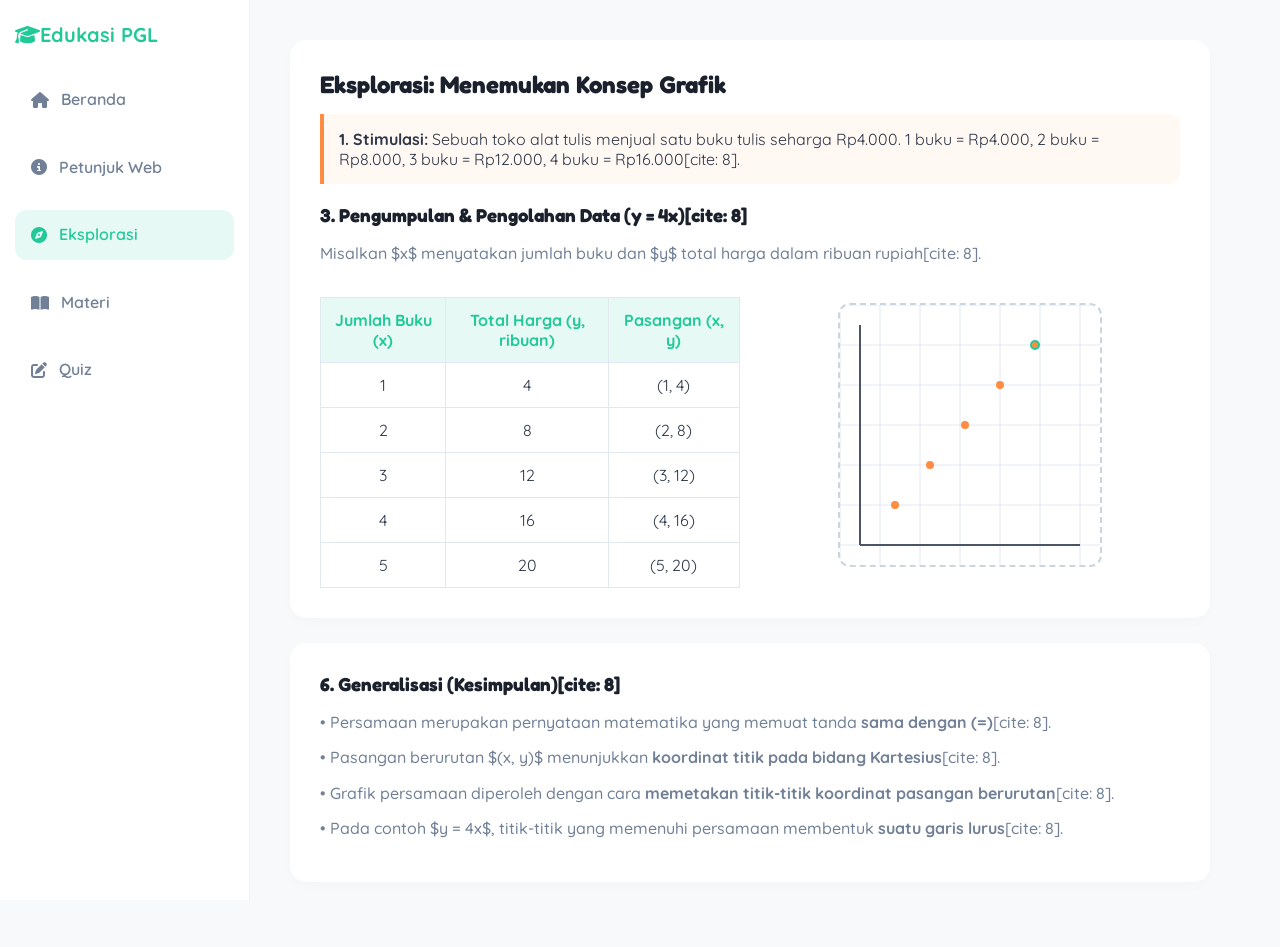
==== eksplorasi.html @ 0afb70c2 "first commit" ====
<!DOCTYPE html>
<html lang="id">
<head>
    <meta charset="UTF-8">
    <meta name="viewport" content="width=device-width, initial-scale=1.0">
    <title>Eksplorasi - Persamaan Garis Lurus</title>
    <link href="https://fonts.googleapis.com/css2?family=Quicksand:wght@400;600;700&family=Fredoka:wght@500;600&display=swap" rel="stylesheet">
    <link rel="stylesheet" href="https://cdnjs.cloudflare.com/ajax/libs/font-awesome/6.4.0/css/all.min.css">
    <style>
        :root { --bg-color: #f7f9fa; --primary: #20c997; --primary-light: #e6f9f5; --text-main: #2d3748; --text-muted: #718096; }
        * { box-sizing: border-box; margin: 0; padding: 0; font-family: 'Quicksand', sans-serif; }
        body { background-color: var(--bg-color); color: var(--text-main); display: flex; min-height: 100vh; }
        .sidebar { width: 250px; background: #fff; border-right: 1px solid #edf2f7; display: flex; flex-direction: column; padding: 25px 15px; position: fixed; height: 100vh; }
        .brand { font-family: 'Fredoka', sans-serif; font-size: 20px; color: var(--primary); margin-bottom: 30px; display: flex; align-items: center; gap: 10px; }
        .nav-menu { list-style: none; display: flex; flex-direction: column; gap: 8px; }
        .nav-item a { display: flex; align-items: center; gap: 12px; padding: 12px 16px; color: var(--text-muted); text-decoration: none; font-weight: 600; border-radius: 12px; transition: 0.3s; }
        .nav-item.active a, .nav-item a:hover { background: var(--primary-light); color: var(--primary); }
        .main-wrapper { margin-left: 250px; flex: 1; padding: 40px; max-width: 1000px; }
        .card { background: #fff; border-radius: 16px; padding: 30px; box-shadow: 0 4px 12px rgba(0,0,0,0.02); margin-bottom: 25px; }
        h2, h3 { font-family: 'Fredoka', sans-serif; color: #1a202c; margin-bottom: 15px; }
        p, li { line-height: 1.6; margin-bottom: 10px; color: var(--text-muted); font-weight: 500; }
        .scenario-box { background: #fff8f3; border-left: 4px solid #ff8c42; padding: 15px; border-radius: 0 12px 12px 0; margin-bottom: 20px; }
        table { width: 100%; border-collapse: collapse; margin-top: 15px; }
        th, td { border: 1px solid #e2e8f0; padding: 12px; text-align: center; }
        th { background: var(--primary-light); color: var(--primary); font-weight: 700; }
        .interactive-area { display: grid; grid-template-columns: 1fr 1fr; gap: 20px; margin-top: 15px; align-items: center; }
        canvas { background: #fff; border: 2px dashed #cbd5e0; border-radius: 12px; display: block; margin: 0 auto; }
    </style>
</head>
<body>
    <div class="sidebar">
        <div class="brand"><i class="fa-solid fa-graduation-cap"><span>Edukasi PGL</span></i></div>
        <ul class="nav-menu">
            <li class="nav-item"><a href="index.html"><i class="fa-solid fa-house"></i> Beranda</a></li>
            <li class="nav-item"><a href="petunjuk.html"><i class="fa-solid fa-circle-info"></i> Petunjuk Web</a></li>
            <li class="nav-item active"><a href="eksplorasi.html"><i class="fa-solid fa-compass"></i> Eksplorasi</a></li>
            <li class="nav-item"><a href="materi.html"><i class="fa-solid fa-book-open"></i> Materi</a></li>
            <li class="nav-item"><a href="quiz.html"><i class="fa-solid fa-pen-to-square"></i> Quiz</a></li>
        </ul>
    </div>
    <div class="main-wrapper">
        <div class="card">
            <h2>Eksplorasi: Menemukan Konsep Grafik</h2>
            <div class="scenario-box">
                <strong>1. Stimulasi:</strong> Sebuah toko alat tulis menjual satu buku tulis seharga Rp4.000. 
                1 buku = Rp4.000, 2 buku = Rp8.000, 3 buku = Rp12.000, 4 buku = Rp16.000[cite: 8].
            </div>
            
            <h3>3. Pengumpulan & Pengolahan Data (y = 4x)[cite: 8]</h3>
            <p>Misalkan $x$ menyatakan jumlah buku dan $y$ total harga dalam ribuan rupiah[cite: 8].</p>
            
            <div class="interactive-area">
                <div>
                    <table>
                        <tr><th>Jumlah Buku (x)</th><th>Total Harga (y, ribuan)</th><th>Pasangan (x, y)</th></tr>
                        <tr><td>1</td><td>4</td><td>(1, 4)</td></tr>
                        <tr><td>2</td><td>8</td><td>(2, 8)</td></tr>
                        <tr><td>3</td><td>12</td><td>(3, 12)</td></tr>
                        <tr><td>4</td><td>16</td><td>(4, 16)</td></tr>
                        <tr><td>5</td><td>20</td><td>(5, 20)</td></tr>
                    </table>
                </div>
                <div>
                    <canvas id="plotCanvas" width="260" height="260"></canvas>
                </div>
            </div>
        </div>

        <div class="card">
            <h3>6. Generalisasi (Kesimpulan)[cite: 8]</h3>
            <p>• Persamaan merupakan pernyataan matematika yang memuat tanda <strong>sama dengan (=)</strong>[cite: 8].</p>
            <p>• Pasangan berurutan $(x, y)$ menunjukkan <strong>koordinat titik pada bidang Kartesius</strong>[cite: 8].</p>
            <p>• Grafik persamaan diperoleh dengan cara <strong>memetakan titik-titik koordinat pasangan berurutan</strong>[cite: 8].</p>
            <p>• Pada contoh $y = 4x$, titik-titik yang memenuhi persamaan membentuk <strong>suatu garis lurus</strong>[cite: 8].</p>
        </div>
    </div>

    <script>
        const canvas = document.getElementById('plotCanvas');
        const ctx = canvas.getContext('2d');
        function draw() {
            ctx.clearRect(0, 0, 260, 260);
            ctx.strokeStyle = '#e2e8f0'; ctx.lineWidth = 1;
            for(let i=0; i<=260; i+=40) {
                ctx.beginPath(); ctx.moveTo(i,0); ctx.lineTo(i,260); ctx.stroke();
                ctx.beginPath(); ctx.moveTo(0,i); ctx.lineTo(260,i); ctx.stroke();
            }
            // Axis
            ctx.strokeStyle = '#4a5568'; ctx.lineWidth = 2;
            ctx.beginPath(); ctx.moveTo(20, 240); ctx.lineTo(240, 240); ctx.stroke();
            ctx.beginPath(); ctx.moveTo(20, 20); ctx.lineTo(20, 240); ctx.stroke();

            // Points & Line y = 4x (scaled)
            const pts = [[1,4], [2,8], [3,12], [4,16], [5,20]];
            ctx.strokeStyle = '#20c997'; ctx.lineWidth = 2;
            ctx.beginPath();
            pts.forEach((p, index) => {
                let px = 20 + p[0] * 35;
                let py = 240 - (p[1] * 10);
                if(index === 0) ctx.moveTo(px, py); else ctx.lineTo(px, py);
                ctx.fillStyle = '#ff8c42';
                ctx.beginPath(); ctx.arc(px, py, 4, 0, Math.PI*2); ctx.fill();
            });
            ctx.stroke();
        }
        draw();
    </script>
</body>
</html>
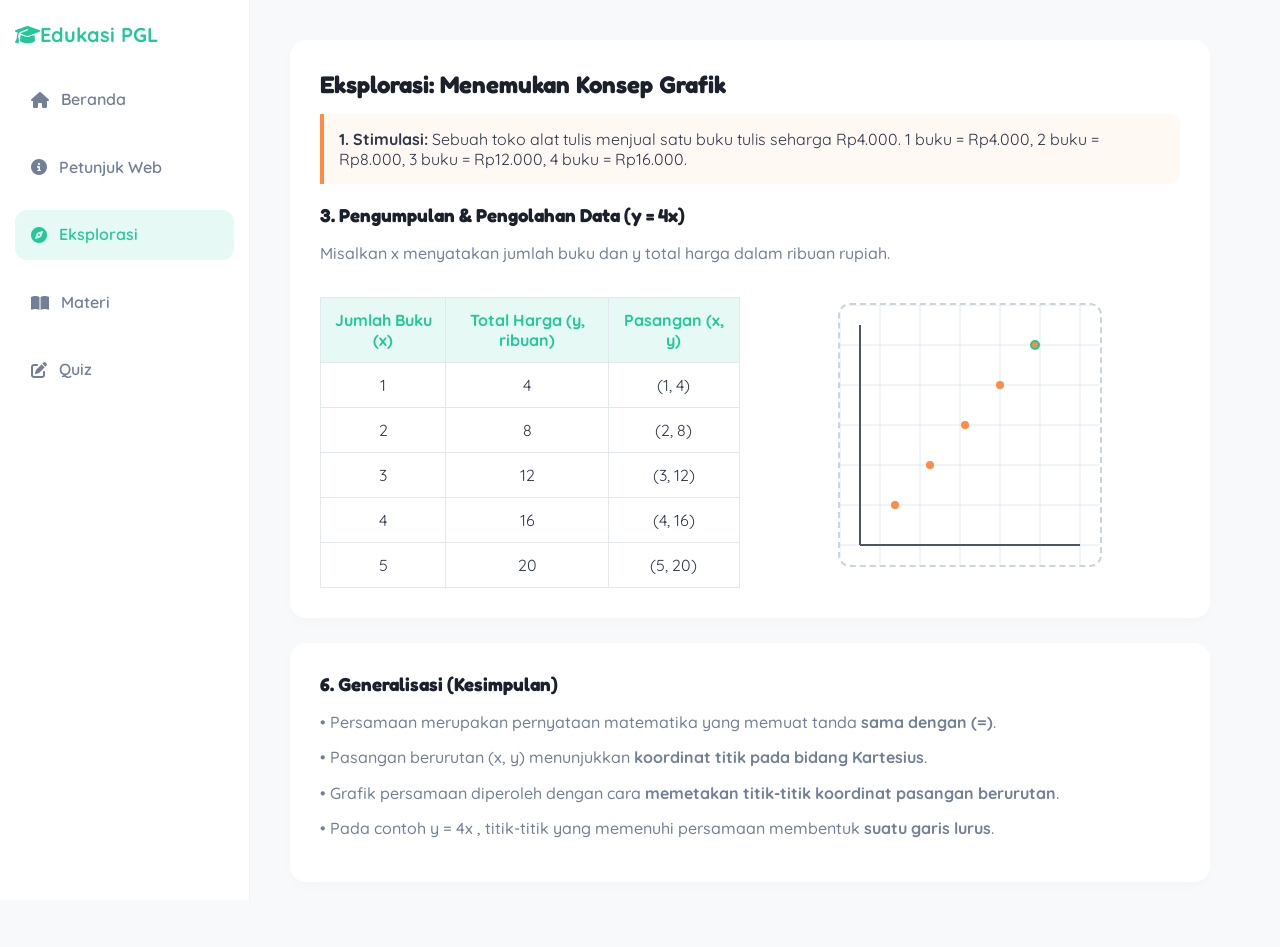
==== commit dd234a9f: "last change" ====
--- a/eksplorasi.html
+++ b/eksplorasi.html
@@ -43,11 +43,15 @@
             <h2>Eksplorasi: Menemukan Konsep Grafik</h2>
             <div class="scenario-box">
                 <strong>1. Stimulasi:</strong> Sebuah toko alat tulis menjual satu buku tulis seharga Rp4.000. 
-                1 buku = Rp4.000, 2 buku = Rp8.000, 3 buku = Rp12.000, 4 buku = Rp16.000[cite: 8].
+                1 buku = Rp4.000, 2 buku = Rp8.000, 3 buku = Rp12.000, 4 buku = Rp16.000.
             </div>
             
-            <h3>3. Pengumpulan & Pengolahan Data (y = 4x)[cite: 8]</h3>
-            <p>Misalkan $x$ menyatakan jumlah buku dan $y$ total harga dalam ribuan rupiah[cite: 8].</p>
+            <h3>3. Pengumpulan & Pengolahan Data (y = 4x)</h3>
+            <p>Misalkan 
+                x
+                 menyatakan jumlah buku dan 
+                y
+                 total harga dalam ribuan rupiah.</p>
             
             <div class="interactive-area">
                 <div>
@@ -67,11 +71,15 @@
         </div>
 
         <div class="card">
-            <h3>6. Generalisasi (Kesimpulan)[cite: 8]</h3>
-            <p>• Persamaan merupakan pernyataan matematika yang memuat tanda <strong>sama dengan (=)</strong>[cite: 8].</p>
-            <p>• Pasangan berurutan $(x, y)$ menunjukkan <strong>koordinat titik pada bidang Kartesius</strong>[cite: 8].</p>
-            <p>• Grafik persamaan diperoleh dengan cara <strong>memetakan titik-titik koordinat pasangan berurutan</strong>[cite: 8].</p>
-            <p>• Pada contoh $y = 4x$, titik-titik yang memenuhi persamaan membentuk <strong>suatu garis lurus</strong>[cite: 8].</p>
+            <h3>6. Generalisasi (Kesimpulan)</h3>
+            <p>• Persamaan merupakan pernyataan matematika yang memuat tanda <strong>sama dengan (=)</strong>.</p>
+            <p>• Pasangan berurutan 
+                (x, y)
+                 menunjukkan <strong>koordinat titik pada bidang Kartesius</strong>.</p>
+            <p>• Grafik persamaan diperoleh dengan cara <strong>memetakan titik-titik koordinat pasangan berurutan</strong>.</p>
+            <p>• Pada contoh 
+                y = 4x
+                , titik-titik yang memenuhi persamaan membentuk <strong>suatu garis lurus</strong>.</p>
         </div>
     </div>
 
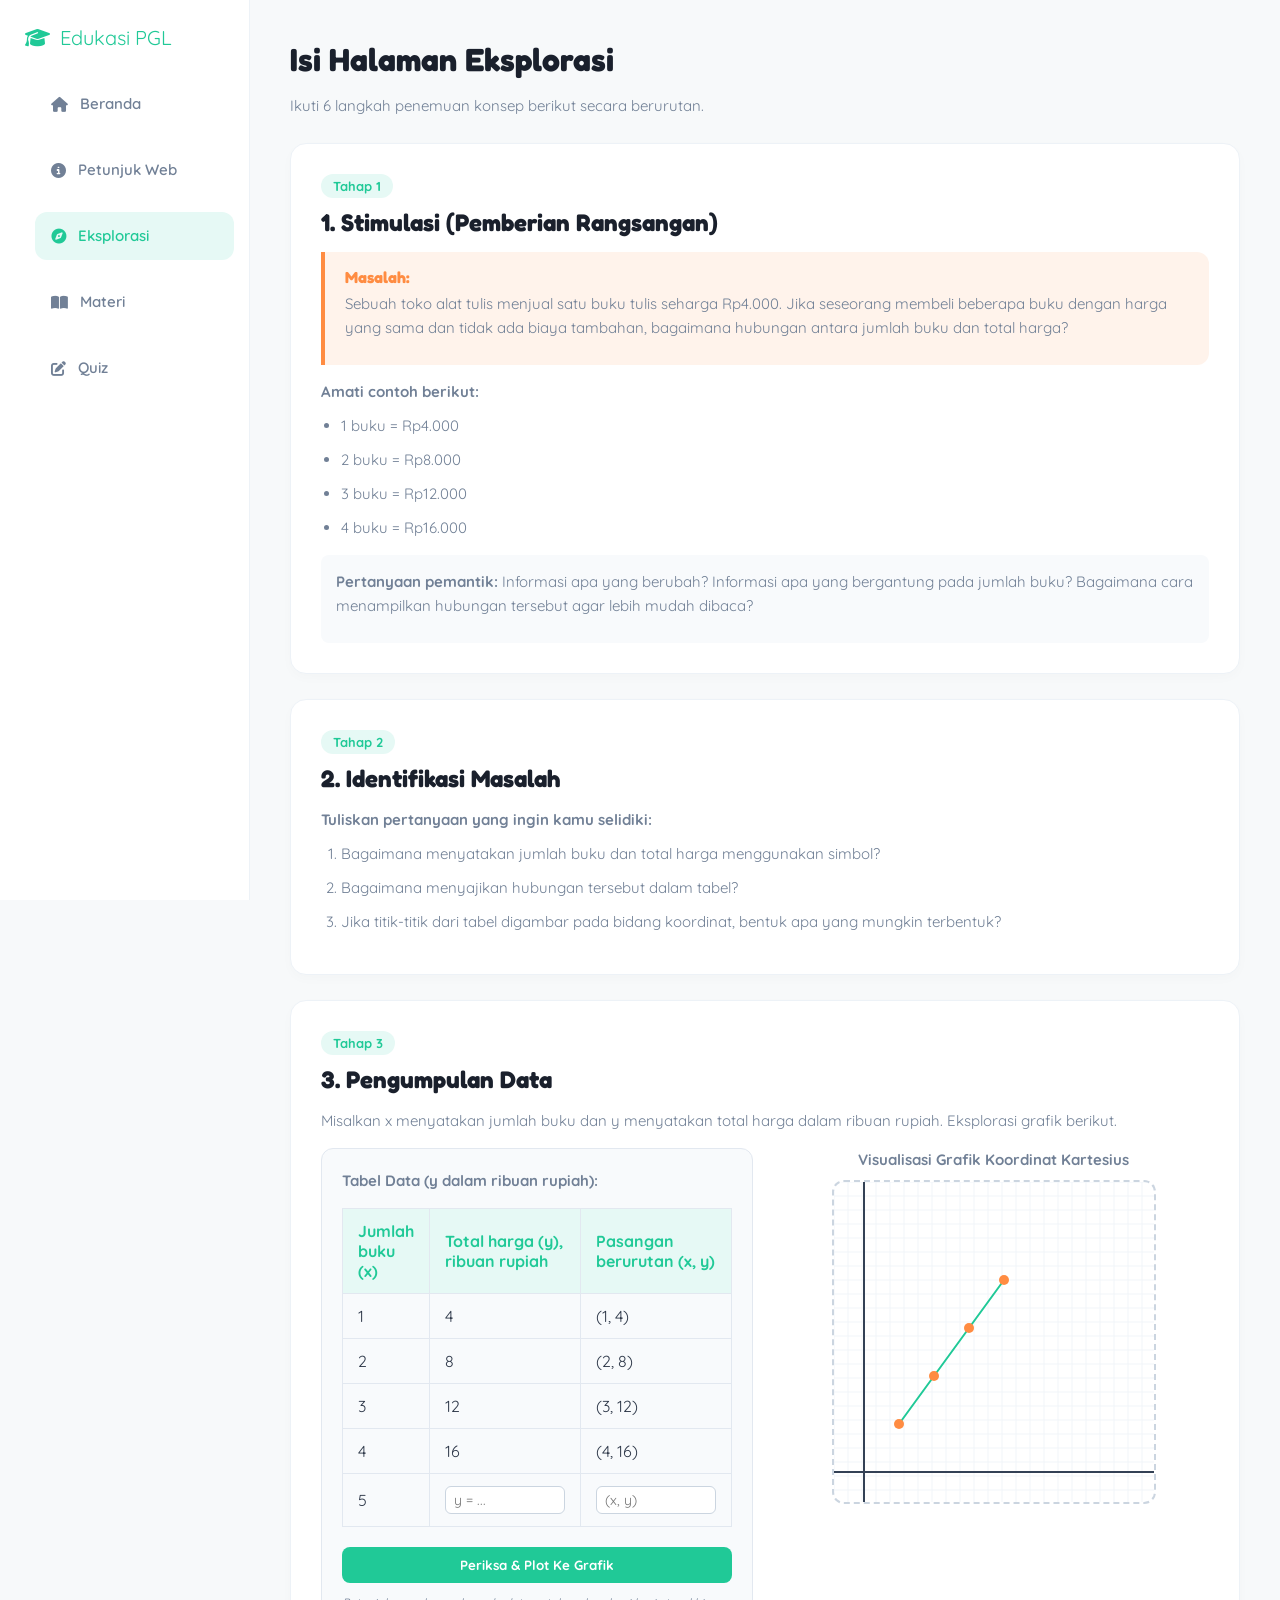
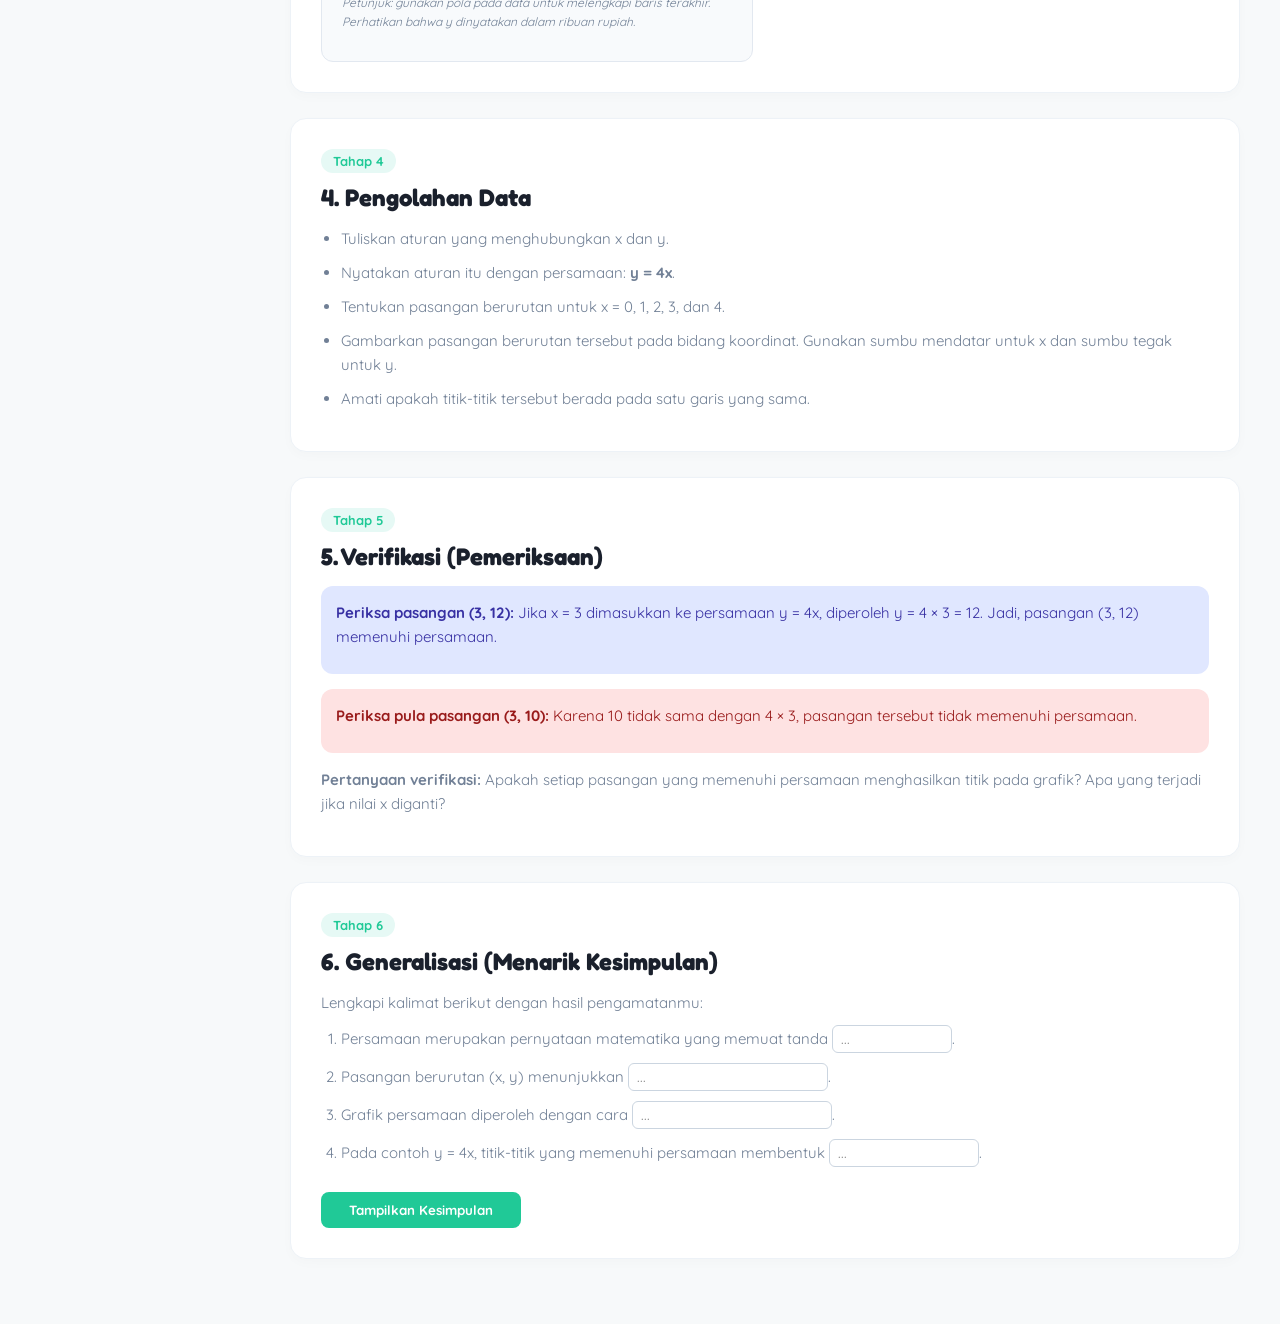
==== commit 70949ed5: "last change 2" ====
--- a/eksplorasi.html
+++ b/eksplorasi.html
@@ -1,117 +1,628 @@
-<!DOCTYPE html>
+<!doctype html>
 <html lang="id">
-<head>
-    <meta charset="UTF-8">
-    <meta name="viewport" content="width=device-width, initial-scale=1.0">
-    <title>Eksplorasi - Persamaan Garis Lurus</title>
-    <link href="https://fonts.googleapis.com/css2?family=Quicksand:wght@400;600;700&family=Fredoka:wght@500;600&display=swap" rel="stylesheet">
-    <link rel="stylesheet" href="https://cdnjs.cloudflare.com/ajax/libs/font-awesome/6.4.0/css/all.min.css">
+  <head>
+    <meta charset="UTF-8" />
+    <meta name="viewport" content="width=device-width, initial-scale=1.0" />
+    <title>Halaman Eksplorasi - Persamaan Garis Lurus</title>
+    <link
+      href="https://fonts.googleapis.com/css2?family=Quicksand:wght@400;600;700&family=Fredoka:wght@500;600&display=swap"
+      rel="stylesheet"
+    />
+    <link
+      rel="stylesheet"
+      href="https://cdnjs.cloudflare.com/ajax/libs/font-awesome/6.4.0/css/all.min.css"
+    />
     <style>
-        :root { --bg-color: #f7f9fa; --primary: #20c997; --primary-light: #e6f9f5; --text-main: #2d3748; --text-muted: #718096; }
-        * { box-sizing: border-box; margin: 0; padding: 0; font-family: 'Quicksand', sans-serif; }
-        body { background-color: var(--bg-color); color: var(--text-main); display: flex; min-height: 100vh; }
-        .sidebar { width: 250px; background: #fff; border-right: 1px solid #edf2f7; display: flex; flex-direction: column; padding: 25px 15px; position: fixed; height: 100vh; }
-        .brand { font-family: 'Fredoka', sans-serif; font-size: 20px; color: var(--primary); margin-bottom: 30px; display: flex; align-items: center; gap: 10px; }
-        .nav-menu { list-style: none; display: flex; flex-direction: column; gap: 8px; }
-        .nav-item a { display: flex; align-items: center; gap: 12px; padding: 12px 16px; color: var(--text-muted); text-decoration: none; font-weight: 600; border-radius: 12px; transition: 0.3s; }
-        .nav-item.active a, .nav-item a:hover { background: var(--primary-light); color: var(--primary); }
-        .main-wrapper { margin-left: 250px; flex: 1; padding: 40px; max-width: 1000px; }
-        .card { background: #fff; border-radius: 16px; padding: 30px; box-shadow: 0 4px 12px rgba(0,0,0,0.02); margin-bottom: 25px; }
-        h2, h3 { font-family: 'Fredoka', sans-serif; color: #1a202c; margin-bottom: 15px; }
-        p, li { line-height: 1.6; margin-bottom: 10px; color: var(--text-muted); font-weight: 500; }
-        .scenario-box { background: #fff8f3; border-left: 4px solid #ff8c42; padding: 15px; border-radius: 0 12px 12px 0; margin-bottom: 20px; }
-        table { width: 100%; border-collapse: collapse; margin-top: 15px; }
-        th, td { border: 1px solid #e2e8f0; padding: 12px; text-align: center; }
-        th { background: var(--primary-light); color: var(--primary); font-weight: 700; }
-        .interactive-area { display: grid; grid-template-columns: 1fr 1fr; gap: 20px; margin-top: 15px; align-items: center; }
-        canvas { background: #fff; border: 2px dashed #cbd5e0; border-radius: 12px; display: block; margin: 0 auto; }
+      :root {
+        --bg-color: #f7f9fa;
+        --primary: #20c997;
+        --primary-light: #e6f9f5;
+        --accent-orange: #ff8c42;
+        --accent-orange-light: #fff3eb;
+        --accent-purple: #818cf8;
+        --accent-purple-light: #e0e7ff;
+        --text-main: #2d3748;
+        --text-muted: #718096;
+        --card-radius: 16px;
+      }
+      * {
+        box-sizing: border-box;
+        margin: 0;
+        padding: 0;
+        font-family: "Quicksand", sans-serif;
+      }
+      body {
+        background-color: var(--bg-color);
+        color: var(--text-main);
+        display: flex;
+        min-height: 100vh;
+      }
+
+      /* Sidebar Navigation */
+      .sidebar {
+        width: 250px;
+        background: #fff;
+        border-right: 1px solid #edf2f7;
+        display: flex;
+        flex-direction: column;
+        padding: 25px 15px;
+        position: fixed;
+        height: 100vh;
+        z-index: 100;
+      }
+      .brand {
+        font-family: "Fredoka", sans-serif;
+        font-size: 20px;
+        color: var(--primary);
+        margin-bottom: 30px;
+        display: flex;
+        align-items: center;
+        gap: 10px;
+        padding-left: 10px;
+      }
+      .nav-menu {
+        list-style: none;
+        display: flex;
+        flex-direction: column;
+        gap: 8px;
+      }
+      .nav-item a {
+        display: flex;
+        align-items: center;
+        gap: 12px;
+        padding: 12px 16px;
+        color: var(--text-muted);
+        text-decoration: none;
+        font-weight: 600;
+        border-radius: 12px;
+        transition: 0.3s;
+      }
+      .nav-item.active a,
+      .nav-item a:hover {
+        background: var(--primary-light);
+        color: var(--primary);
+      }
+
+      /* Main Container */
+      .main-wrapper {
+        margin-left: 250px;
+        flex: 1;
+        padding: 40px;
+        max-width: 1050px;
+      }
+      .card {
+        background: #fff;
+        border-radius: var(--card-radius);
+        padding: 30px;
+        box-shadow: 0 4px 12px rgba(0, 0, 0, 0.02);
+        margin-bottom: 25px;
+        border: 1px solid #edf2f7;
+      }
+      h1,
+      h2,
+      h3 {
+        font-family: "Fredoka", sans-serif;
+        color: #1a202c;
+        margin-bottom: 15px;
+      }
+      p,
+      li {
+        line-height: 1.6;
+        color: var(--text-muted);
+        font-size: 15px;
+        margin-bottom: 10px;
+      }
+      ul,
+      ol {
+        margin-left: 20px;
+      }
+
+      .section-tag {
+        display: inline-block;
+        background: var(--primary-light);
+        color: var(--primary);
+        font-weight: 700;
+        padding: 4px 12px;
+        border-radius: 20px;
+        font-size: 13px;
+        margin-bottom: 10px;
+      }
+      .highlight-box {
+        background: var(--accent-orange-light);
+        border-left: 4px solid var(--accent-orange);
+        padding: 15px 20px;
+        border-radius: 0 12px 12px 0;
+        margin: 15px 0;
+      }
+      .highlight-box h4 {
+        color: var(--accent-orange);
+        font-family: "Fredoka", sans-serif;
+        margin-bottom: 5px;
+      }
+
+      /* Table & Interactive Grid */
+      table {
+        width: 100%;
+        border-collapse: collapse;
+        margin: 15px 0;
+      }
+      th,
+      td {
+        border: 1px solid #e2e8f0;
+        padding: 12px 15px;
+        text-align: left;
+      }
+      th {
+        background: var(--primary-light);
+        color: var(--primary);
+        font-weight: 700;
+      }
+
+      .interactive-area {
+        display: grid;
+        grid-template-columns: 1fr 1fr;
+        gap: 25px;
+        margin-top: 15px;
+        align-items: start;
+      }
+      .input-panel {
+        background: #f8fafc;
+        padding: 20px;
+        border-radius: 12px;
+        border: 1px solid #e2e8f0;
+      }
+      .form-group {
+        margin-bottom: 12px;
+      }
+      .form-group label {
+        display: block;
+        font-weight: 700;
+        font-size: 13px;
+        margin-bottom: 5px;
+      }
+      .form-group input {
+        width: 100%;
+        padding: 8px 12px;
+        border: 1px solid #cbd5e0;
+        border-radius: 8px;
+        font-size: 14px;
+      }
+      .btn-action {
+        width: 100%;
+        background: var(--primary);
+        color: white;
+        border: none;
+        padding: 10px;
+        border-radius: 8px;
+        font-weight: 700;
+        cursor: pointer;
+        transition: 0.3s;
+        margin-top: 5px;
+      }
+      .btn-action:hover {
+        opacity: 0.9;
+      }
+
+      canvas {
+        background: #ffffff;
+        border: 2px dashed #cbd5e0;
+        border-radius: 12px;
+        display: block;
+        margin: 0 auto;
+      }
+
+      .input-fill {
+        width: 120px;
+        padding: 4px 8px;
+        border: 1px solid #cbd5e0;
+        border-radius: 6px;
+        font-size: 14px;
+      }
     </style>
-</head>
-<body>
+  </head>
+  <body>
+    <!-- Sidebar Navigation -->
     <div class="sidebar">
-        <div class="brand"><i class="fa-solid fa-graduation-cap"><span>Edukasi PGL</span></i></div>
-        <ul class="nav-menu">
-            <li class="nav-item"><a href="index.html"><i class="fa-solid fa-house"></i> Beranda</a></li>
-            <li class="nav-item"><a href="petunjuk.html"><i class="fa-solid fa-circle-info"></i> Petunjuk Web</a></li>
-            <li class="nav-item active"><a href="eksplorasi.html"><i class="fa-solid fa-compass"></i> Eksplorasi</a></li>
-            <li class="nav-item"><a href="materi.html"><i class="fa-solid fa-book-open"></i> Materi</a></li>
-            <li class="nav-item"><a href="quiz.html"><i class="fa-solid fa-pen-to-square"></i> Quiz</a></li>
+      <div class="brand">
+        <i class="fa-solid fa-graduation-cap"></i> <span>Edukasi PGL</span>
+      </div>
+      <ul class="nav-menu">
+        <li class="nav-item">
+          <a href="index.html"
+            ><i class="fa-solid fa-house"></i> <span>Beranda</span></a
+          >
+        </li>
+        <li class="nav-item">
+          <a href="petunjuk.html"
+            ><i class="fa-solid fa-circle-info"></i>
+            <span>Petunjuk Web</span></a
+          >
+        </li>
+        <li class="nav-item active">
+          <a href="eksplorasi.html"
+            ><i class="fa-solid fa-compass"></i> <span>Eksplorasi</span></a
+          >
+        </li>
+        <li class="nav-item">
+          <a href="materi.html"
+            ><i class="fa-solid fa-book-open"></i> <span>Materi</span></a
+          >
+        </li>
+        <li class="nav-item">
+          <a href="quiz.html"
+            ><i class="fa-solid fa-pen-to-square"></i> <span>Quiz</span></a
+          >
+        </li>
+      </ul>
+    </div>
+
+    <!-- Main Wrapper -->
+    <div class="main-wrapper">
+      <h1>Isi Halaman Eksplorasi</h1>
+      <p style="margin-bottom: 25px">
+        Ikuti 6 langkah penemuan konsep berikut secara berurutan.
+      </p>
+
+      <!-- 1. Stimulasi -->
+      <div class="card">
+        <span class="section-tag">Tahap 1</span>
+        <h2>1. Stimulasi (Pemberian Rangsangan)</h2>
+        <div class="highlight-box">
+          <h4>Masalah:</h4>
+          <p>
+            Sebuah toko alat tulis menjual satu buku tulis seharga Rp4.000. Jika
+            seseorang membeli beberapa buku dengan harga yang sama dan tidak ada
+            biaya tambahan, bagaimana hubungan antara jumlah buku dan total
+            harga?
+          </p>
+        </div>
+        <p><strong>Amati contoh berikut:</strong></p>
+        <ul>
+          <li>1 buku = Rp4.000</li>
+          <li>2 buku = Rp8.000</li>
+          <li>3 buku = Rp12.000</li>
+          <li>4 buku = Rp16.000</li>
         </ul>
+        <div
+          style="
+            background: #f8fafc;
+            padding: 15px;
+            border-radius: 8px;
+            margin-top: 15px;
+          "
+        >
+          <p>
+            <strong>Pertanyaan pemantik:</strong> Informasi apa yang berubah?
+            Informasi apa yang bergantung pada jumlah buku? Bagaimana cara
+            menampilkan hubungan tersebut agar lebih mudah dibaca?
+          </p>
+        </div>
+      </div>
+
+      <!-- 2. Identifikasi Masalah -->
+      <div class="card">
+        <span class="section-tag">Tahap 2</span>
+        <h2>2. Identifikasi Masalah</h2>
+        <p>
+          <strong>Tuliskan pertanyaan yang ingin kamu selidiki:</strong>
+        </p>
+        <ol>
+          <li>
+            Bagaimana menyatakan jumlah buku dan total harga menggunakan simbol?
+          </li>
+          <li>Bagaimana menyajikan hubungan tersebut dalam tabel?</li>
+          <li>
+            Jika titik-titik dari tabel digambar pada bidang koordinat, bentuk
+            apa yang mungkin terbentuk?
+          </li>
+        </ol>
+      </div>
+
+      <!-- 3. Pengumpulan Data -->
+      <div class="card">
+        <span class="section-tag">Tahap 3</span>
+        <h2>3. Pengumpulan Data</h2>
+        <p>
+          Misalkan x menyatakan jumlah buku dan y menyatakan total harga dalam
+          ribuan rupiah. Eksplorasi grafik berikut.
+        </p>
+
+        <div class="interactive-area">
+          <div class="input-panel">
+            <p style="font-weight: 700; margin-bottom: 10px">
+              Tabel Data (y dalam ribuan rupiah):
+            </p>
+            <table>
+              <thead>
+                <tr>
+                  <th>Jumlah buku (x)</th>
+                  <th>Total harga (y), ribuan rupiah</th>
+                  <th>Pasangan berurutan (x, y)</th>
+                </tr>
+              </thead>
+              <tbody>
+                <tr>
+                  <td>1</td>
+                  <td>4</td>
+                  <td>(1, 4)</td>
+                </tr>
+                <tr>
+                  <td>2</td>
+                  <td>8</td>
+                  <td>(2, 8)</td>
+                </tr>
+                <tr>
+                  <td>3</td>
+                  <td>12</td>
+                  <td>(3, 12)</td>
+                </tr>
+                <tr>
+                  <td>4</td>
+                  <td>16</td>
+                  <td>(4, 16)</td>
+                </tr>
+                <tr>
+                  <td>5</td>
+                  <td>
+                    <input
+                      type="number"
+                      id="fill-y"
+                      class="input-fill"
+                      placeholder="y = ..."
+                    />
+                  </td>
+                  <td>
+                    <input
+                      type="text"
+                      id="fill-pair"
+                      class="input-fill"
+                      placeholder="(x, y)"
+                    />
+                  </td>
+                </tr>
+              </tbody>
+            </table>
+            <button class="btn-action" onclick="checkDataFill()">
+              Periksa & Plot Ke Grafik
+            </button>
+            <p
+              id="fill-feedback"
+              style="margin-top: 10px; font-weight: 700; font-size: 13px"
+            ></p>
+            <p style="font-size: 12px; margin-top: 5px">
+              <em
+                >Petunjuk: gunakan pola pada data untuk melengkapi baris
+                terakhir. Perhatikan bahwa y dinyatakan dalam ribuan rupiah.</em
+              >
+            </p>
+          </div>
+
+          <div>
+            <p style="text-align: center; font-weight: 700; margin-bottom: 8px">
+              Visualisasi Grafik Koordinat Kartesius
+            </p>
+            <canvas id="canvasEksplorasi" width="320" height="320"></canvas>
+          </div>
+        </div>
+      </div>
+
+      <!-- 4. Pengolahan Data -->
+      <div class="card">
+        <span class="section-tag">Tahap 4</span>
+        <h2>4. Pengolahan Data</h2>
+        <ul>
+          <li>Tuliskan aturan yang menghubungkan x dan y.</li>
+          <li>
+            Nyatakan aturan itu dengan persamaan: <strong>y = 4x</strong>.
+          </li>
+          <li>Tentukan pasangan berurutan untuk x = 0, 1, 2, 3, dan 4.</li>
+          <li>
+            Gambarkan pasangan berurutan tersebut pada bidang koordinat. Gunakan
+            sumbu mendatar untuk x dan sumbu tegak untuk y.
+          </li>
+          <li>
+            Amati apakah titik-titik tersebut berada pada satu garis yang sama.
+          </li>
+        </ul>
+      </div>
+
+      <!-- 5. Verifikasi -->
+      <div class="card">
+        <span class="section-tag">Tahap 5</span>
+        <h2>5. Verifikasi (Pemeriksaan)</h2>
+        <div
+          style="
+            background: var(--accent-purple-light);
+            padding: 15px;
+            border-radius: 12px;
+            margin-bottom: 15px;
+          "
+        >
+          <p style="color: #3730a3">
+            <strong>Periksa pasangan (3, 12):</strong> Jika x = 3 dimasukkan ke
+            persamaan y = 4x, diperoleh y = 4 &times; 3 = 12. Jadi, pasangan (3,
+            12) memenuhi persamaan.
+          </p>
+        </div>
+        <div
+          style="
+            background: #fee2e2;
+            padding: 15px;
+            border-radius: 12px;
+            margin-bottom: 15px;
+          "
+        >
+          <p style="color: #991b1b">
+            <strong>Periksa pula pasangan (3, 10):</strong> Karena 10 tidak sama
+            dengan 4 &times; 3, pasangan tersebut tidak memenuhi persamaan.
+          </p>
+        </div>
+        <p>
+          <strong>Pertanyaan verifikasi:</strong> Apakah setiap pasangan yang
+          memenuhi persamaan menghasilkan titik pada grafik? Apa yang terjadi
+          jika nilai x diganti?
+        </p>
+      </div>
+
+      <!-- 6. Generalisasi -->
+      <div class="card">
+        <span class="section-tag">Tahap 6</span>
+        <h2>6. Generalisasi (Menarik Kesimpulan)</h2>
+        <p>Lengkapi kalimat berikut dengan hasil pengamatanmu:</p>
+        <ol style="margin-bottom: 20px">
+          <li>
+            Persamaan merupakan pernyataan matematika yang memuat tanda
+            <input type="text" class="input-fill" id="g1" placeholder="..." />.
+          </li>
+          <li>
+            Pasangan berurutan (x, y) menunjukkan
+            <input
+              type="text"
+              class="input-fill"
+              id="g2"
+              placeholder="..."
+              style="width: 200px"
+            />.
+          </li>
+          <li>
+            Grafik persamaan diperoleh dengan cara
+            <input
+              type="text"
+              class="input-fill"
+              id="g3"
+              placeholder="..."
+              style="width: 200px"
+            />.
+          </li>
+          <li>
+            Pada contoh y = 4x, titik-titik yang memenuhi persamaan membentuk
+            <input
+              type="text"
+              class="input-fill"
+              id="g4"
+              placeholder="..."
+              style="width: 150px"
+            />.
+          </li>
+        </ol>
+        <button
+          class="btn-action"
+          style="max-width: 200px"
+          onclick="showGeneralization()"
+        >
+          Tampilkan Kesimpulan
+        </button>
+
+        <div
+          id="conclusion-box"
+          class="highlight-box"
+          style="display: none; margin-top: 20px"
+        >
+          <h4>Kesimpulan yang diharapkan:</h4>
+          <p>
+            Persamaan linear dapat menyatakan hubungan dua variabel. Nilai yang
+            memenuhi persamaan dapat ditulis sebagai pasangan berurutan,
+            kemudian digambarkan sebagai titik pada bidang koordinat. Untuk
+            contoh persamaan linear sederhana, titik-titiknya terletak pada satu
+            garis lurus.
+          </p>
+        </div>
+      </div>
     </div>
-    <div class="main-wrapper">
-        <div class="card">
-            <h2>Eksplorasi: Menemukan Konsep Grafik</h2>
-            <div class="scenario-box">
-                <strong>1. Stimulasi:</strong> Sebuah toko alat tulis menjual satu buku tulis seharga Rp4.000. 
-                1 buku = Rp4.000, 2 buku = Rp8.000, 3 buku = Rp12.000, 4 buku = Rp16.000.
-            </div>
-            
-            <h3>3. Pengumpulan & Pengolahan Data (y = 4x)</h3>
-            <p>Misalkan 
-                x
-                 menyatakan jumlah buku dan 
-                y
-                 total harga dalam ribuan rupiah.</p>
-            
-            <div class="interactive-area">
-                <div>
-                    <table>
-                        <tr><th>Jumlah Buku (x)</th><th>Total Harga (y, ribuan)</th><th>Pasangan (x, y)</th></tr>
-                        <tr><td>1</td><td>4</td><td>(1, 4)</td></tr>
-                        <tr><td>2</td><td>8</td><td>(2, 8)</td></tr>
-                        <tr><td>3</td><td>12</td><td>(3, 12)</td></tr>
-                        <tr><td>4</td><td>16</td><td>(4, 16)</td></tr>
-                        <tr><td>5</td><td>20</td><td>(5, 20)</td></tr>
-                    </table>
-                </div>
-                <div>
-                    <canvas id="plotCanvas" width="260" height="260"></canvas>
-                </div>
-            </div>
-        </div>
-
-        <div class="card">
-            <h3>6. Generalisasi (Kesimpulan)</h3>
-            <p>• Persamaan merupakan pernyataan matematika yang memuat tanda <strong>sama dengan (=)</strong>.</p>
-            <p>• Pasangan berurutan 
-                (x, y)
-                 menunjukkan <strong>koordinat titik pada bidang Kartesius</strong>.</p>
-            <p>• Grafik persamaan diperoleh dengan cara <strong>memetakan titik-titik koordinat pasangan berurutan</strong>.</p>
-            <p>• Pada contoh 
-                y = 4x
-                , titik-titik yang memenuhi persamaan membentuk <strong>suatu garis lurus</strong>.</p>
-        </div>
-    </div>
 
     <script>
-        const canvas = document.getElementById('plotCanvas');
-        const ctx = canvas.getContext('2d');
-        function draw() {
-            ctx.clearRect(0, 0, 260, 260);
-            ctx.strokeStyle = '#e2e8f0'; ctx.lineWidth = 1;
-            for(let i=0; i<=260; i+=40) {
-                ctx.beginPath(); ctx.moveTo(i,0); ctx.lineTo(i,260); ctx.stroke();
-                ctx.beginPath(); ctx.moveTo(0,i); ctx.lineTo(260,i); ctx.stroke();
-            }
-            // Axis
-            ctx.strokeStyle = '#4a5568'; ctx.lineWidth = 2;
-            ctx.beginPath(); ctx.moveTo(20, 240); ctx.lineTo(240, 240); ctx.stroke();
-            ctx.beginPath(); ctx.moveTo(20, 20); ctx.lineTo(20, 240); ctx.stroke();
-
-            // Points & Line y = 4x (scaled)
-            const pts = [[1,4], [2,8], [3,12], [4,16], [5,20]];
-            ctx.strokeStyle = '#20c997'; ctx.lineWidth = 2;
-            ctx.beginPath();
-            pts.forEach((p, index) => {
-                let px = 20 + p[0] * 35;
-                let py = 240 - (p[1] * 10);
-                if(index === 0) ctx.moveTo(px, py); else ctx.lineTo(px, py);
-                ctx.fillStyle = '#ff8c42';
-                ctx.beginPath(); ctx.arc(px, py, 4, 0, Math.PI*2); ctx.fill();
-            });
-            ctx.stroke();
+      const canvas = document.getElementById("canvasEksplorasi");
+      const ctx = canvas.getContext("2d");
+
+      function drawCartesian(includeFive = false) {
+        ctx.clearRect(0, 0, 320, 320);
+        const scale = 14;
+        const ox = 30;
+        const oy = 290;
+
+        // Grid
+        ctx.strokeStyle = "#f1f5f9";
+        ctx.lineWidth = 1;
+        for (let x = 0; x < 320; x += scale) {
+          ctx.beginPath();
+          ctx.moveTo(x, 0);
+          ctx.lineTo(x, 320);
+          ctx.stroke();
         }
-        draw();
+        for (let y = 0; y < 320; y += scale) {
+          ctx.beginPath();
+          ctx.moveTo(0, y);
+          ctx.lineTo(320, y);
+          ctx.stroke();
+        }
+
+        // Axes
+        ctx.strokeStyle = "#334155";
+        ctx.lineWidth = 2;
+        ctx.beginPath();
+        ctx.moveTo(ox, 0);
+        ctx.lineTo(ox, 320);
+        ctx.stroke();
+        ctx.beginPath();
+        ctx.moveTo(0, oy);
+        ctx.lineTo(320, oy);
+        ctx.stroke();
+
+        // Line & Points for y = 4x
+        const pts = [
+          [1, 4],
+          [2, 8],
+          [3, 12],
+          [4, 16],
+        ];
+        if (includeFive) pts.push([5, 20]);
+
+        ctx.strokeStyle = "#20c997";
+        ctx.lineWidth = 2;
+        ctx.beginPath();
+        pts.forEach((p, i) => {
+          let px = ox + p[0] * 35;
+          let py = oy - p[1] * 12;
+          if (i === 0) ctx.moveTo(px, py);
+          else ctx.lineTo(px, py);
+        });
+        ctx.stroke();
+
+        pts.forEach((p) => {
+          let px = ox + p[0] * 35;
+          let py = oy - p[1] * 12;
+          ctx.fillStyle = "#ff8c42";
+          ctx.beginPath();
+          ctx.arc(px, py, 5, 0, Math.PI * 2);
+          ctx.fill();
+        });
+      }
+
+      function checkDataFill() {
+        const yVal = document.getElementById("fill-y").value.trim();
+        const pairVal = document
+          .getElementById("fill-pair")
+          .value.trim()
+          .replace(/\s+/g, "");
+        const feedback = document.getElementById("fill-feedback");
+
+        if (yVal === "20" && (pairVal === "(5,20)" || pairVal === "5,20")) {
+          feedback.style.color = "#20c997";
+          feedback.innerText =
+            "✨ Tepat sekali! y = 20 dan Pasangan = (5, 20). Titik (5,20) ditambahkan ke grafik!";
+          drawCartesian(true);
+        } else {
+          feedback.style.color = "#f87171";
+          feedback.innerText =
+            "❌ Jawaban belum sesuai. Ingat y = 4x, jadi untuk x = 5, y = 4(5) = 20.";
+        }
+      }
+
+      function showGeneralization() {
+        document.getElementById("conclusion-box").style.display = "block";
+      }
+
+      drawCartesian(false);
     </script>
-</body>
-</html>+  </body>
+</html>
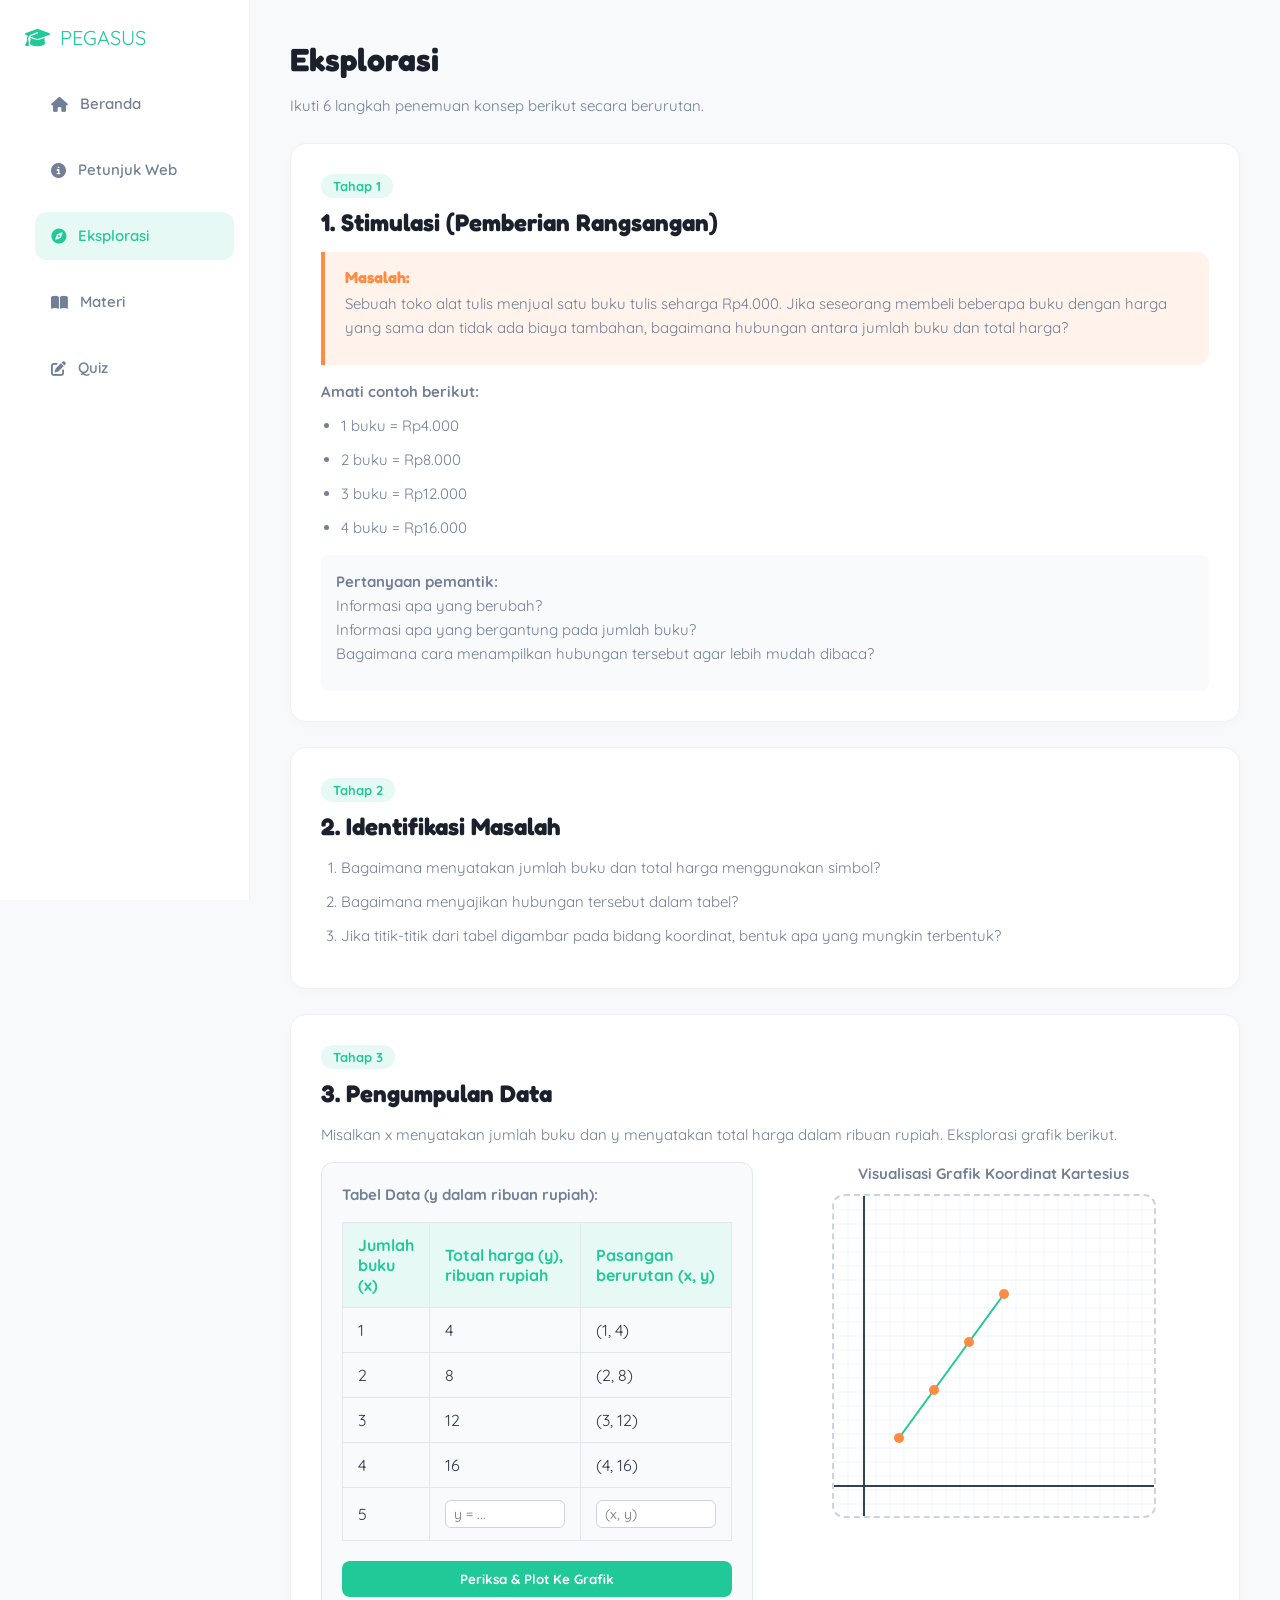
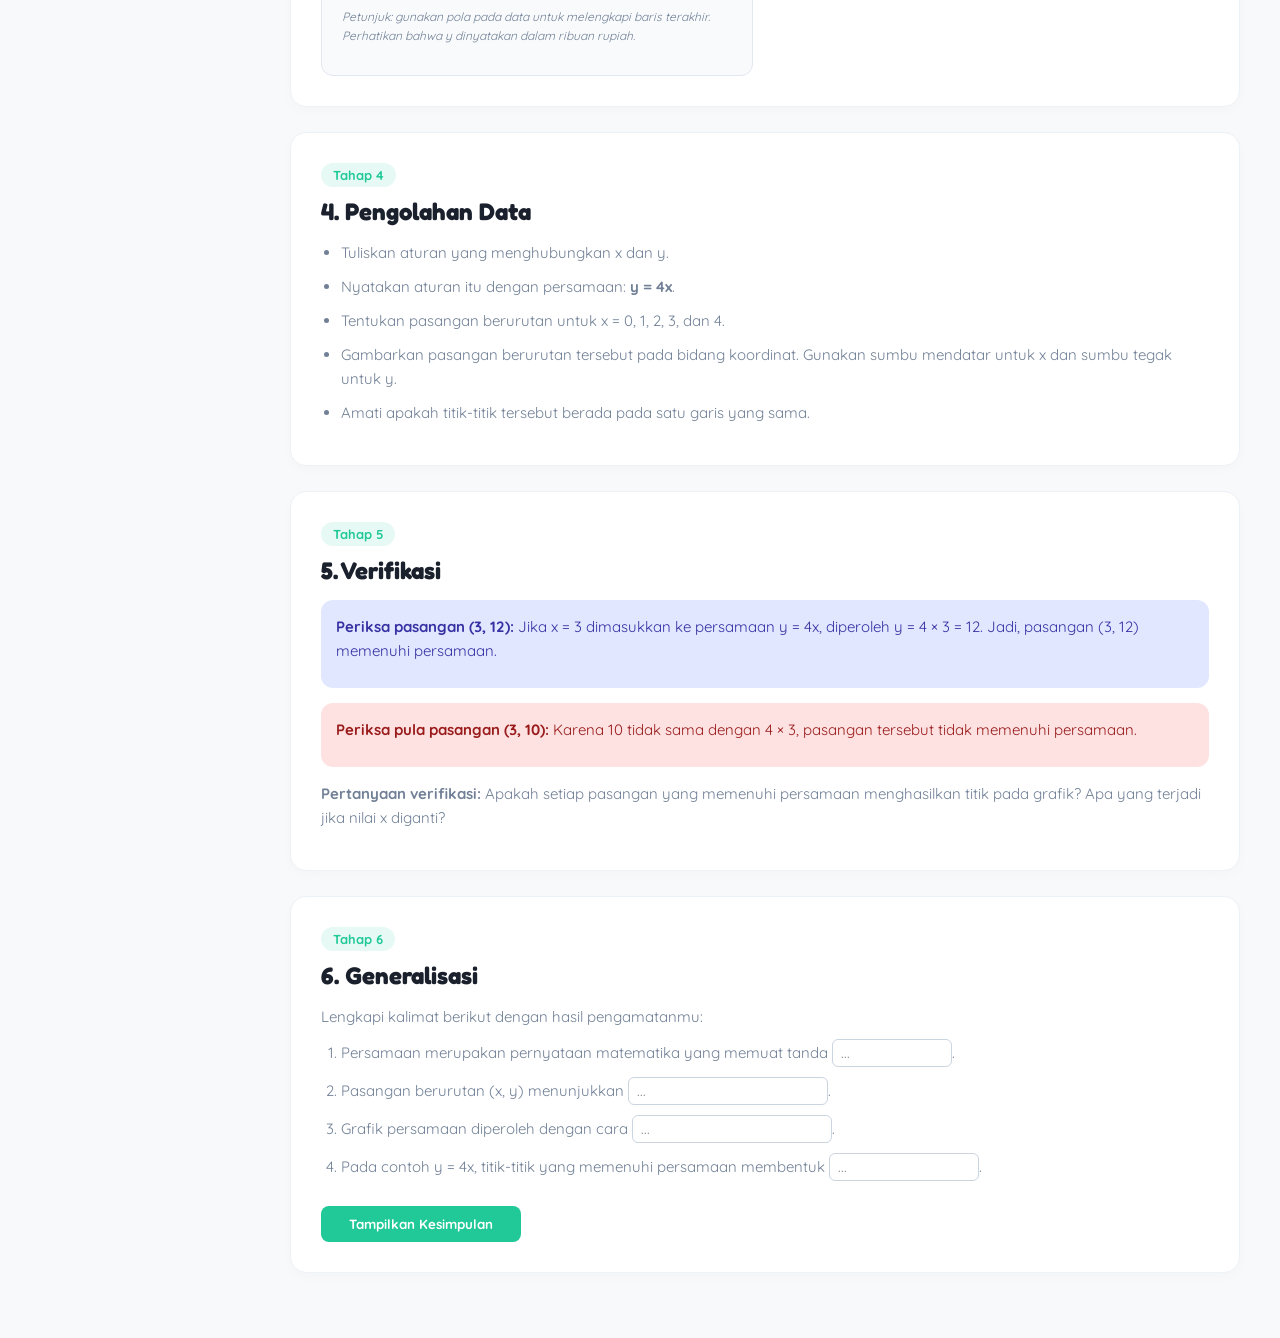
==== commit 55c0f033: "update" ====
--- a/eksplorasi.html
+++ b/eksplorasi.html
@@ -224,7 +224,7 @@
     <!-- Sidebar Navigation -->
     <div class="sidebar">
       <div class="brand">
-        <i class="fa-solid fa-graduation-cap"></i> <span>Edukasi PGL</span>
+        <i class="fa-solid fa-graduation-cap"></i> <span>PEGASUS</span>
       </div>
       <ul class="nav-menu">
         <li class="nav-item">
@@ -258,7 +258,7 @@
 
     <!-- Main Wrapper -->
     <div class="main-wrapper">
-      <h1>Isi Halaman Eksplorasi</h1>
+      <h1>Eksplorasi</h1>
       <p style="margin-bottom: 25px">
         Ikuti 6 langkah penemuan konsep berikut secara berurutan.
       </p>
@@ -292,8 +292,8 @@
           "
         >
           <p>
-            <strong>Pertanyaan pemantik:</strong> Informasi apa yang berubah?
-            Informasi apa yang bergantung pada jumlah buku? Bagaimana cara
+            <strong>Pertanyaan pemantik:</strong><br/> Informasi apa yang berubah?<br/>
+            Informasi apa yang bergantung pada jumlah buku?<br/> Bagaimana cara
             menampilkan hubungan tersebut agar lebih mudah dibaca?
           </p>
         </div>
@@ -304,7 +304,7 @@
         <span class="section-tag">Tahap 2</span>
         <h2>2. Identifikasi Masalah</h2>
         <p>
-          <strong>Tuliskan pertanyaan yang ingin kamu selidiki:</strong>
+          
         </p>
         <ol>
           <li>
@@ -429,7 +429,7 @@
       <!-- 5. Verifikasi -->
       <div class="card">
         <span class="section-tag">Tahap 5</span>
-        <h2>5. Verifikasi (Pemeriksaan)</h2>
+        <h2>5. Verifikasi</h2>
         <div
           style="
             background: var(--accent-purple-light);
@@ -467,7 +467,7 @@
       <!-- 6. Generalisasi -->
       <div class="card">
         <span class="section-tag">Tahap 6</span>
-        <h2>6. Generalisasi (Menarik Kesimpulan)</h2>
+        <h2>6. Generalisasi</h2>
         <p>Lengkapi kalimat berikut dengan hasil pengamatanmu:</p>
         <ol style="margin-bottom: 20px">
           <li>
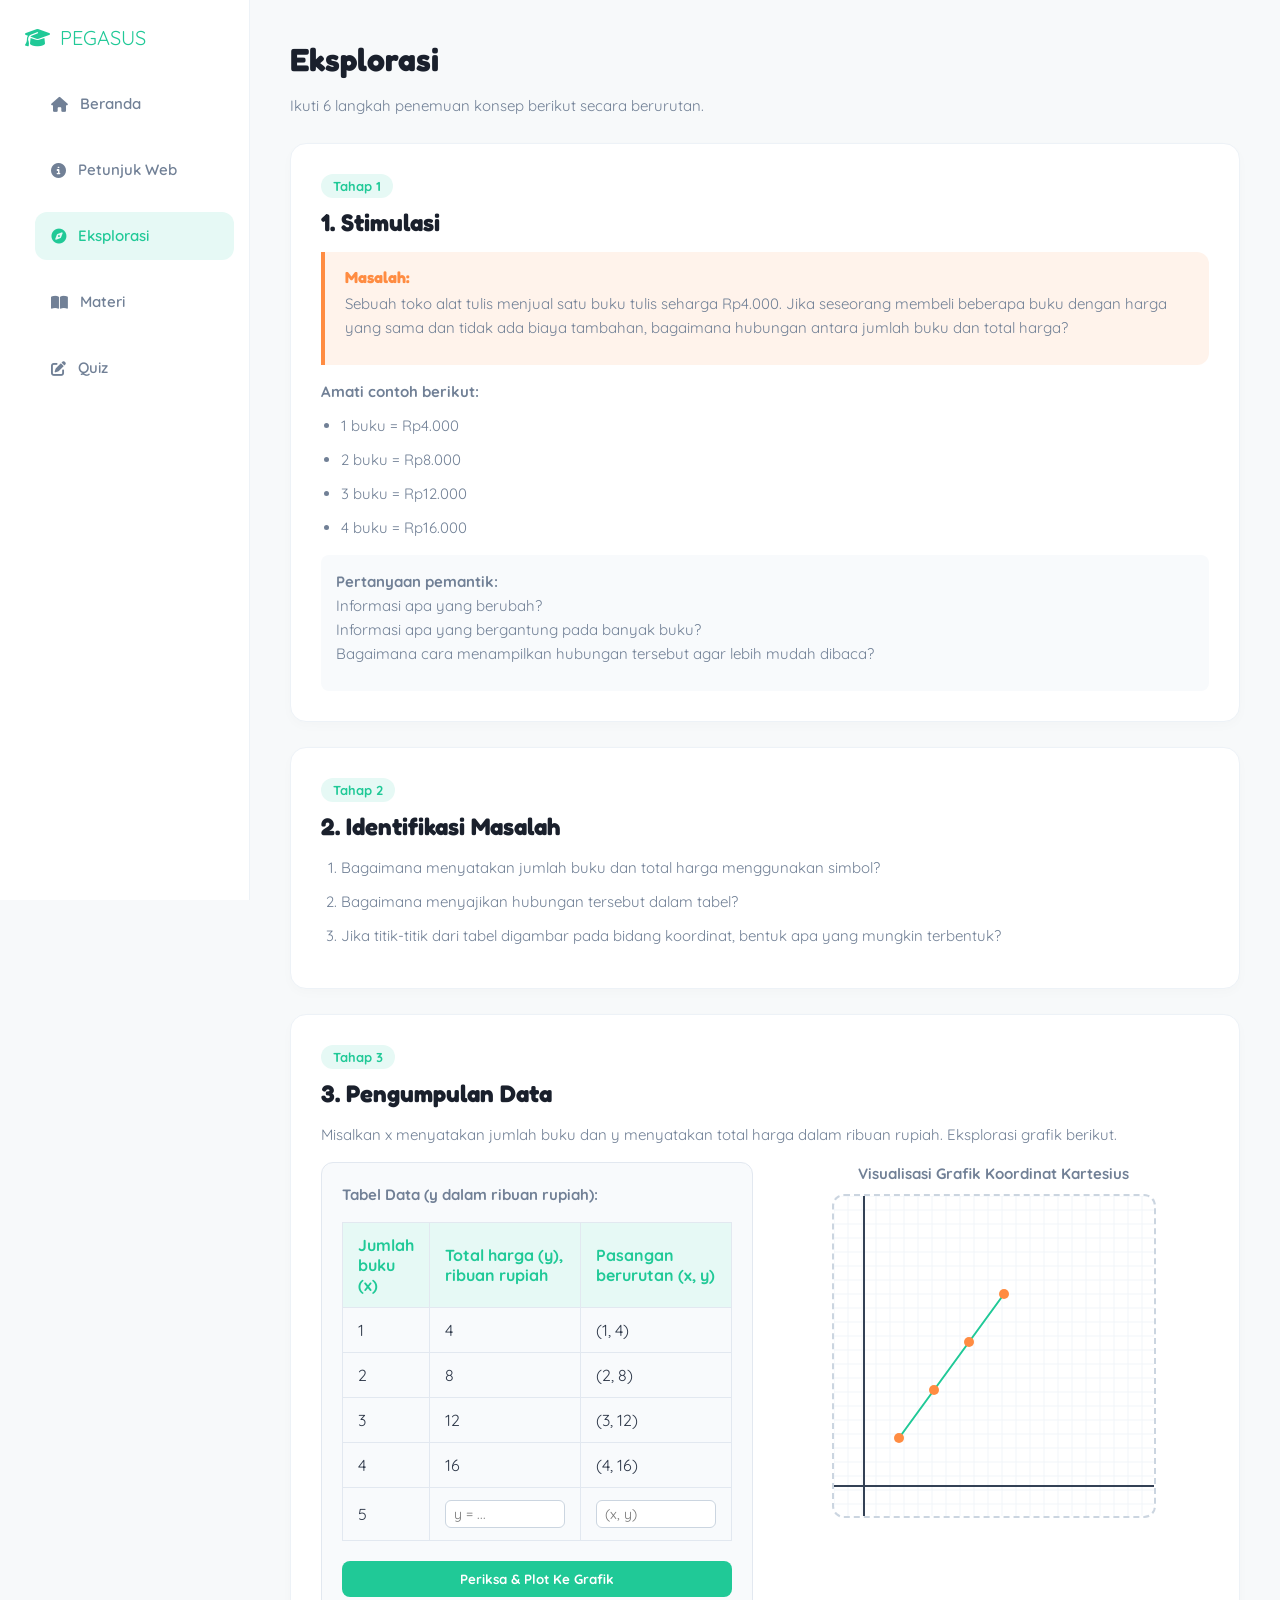
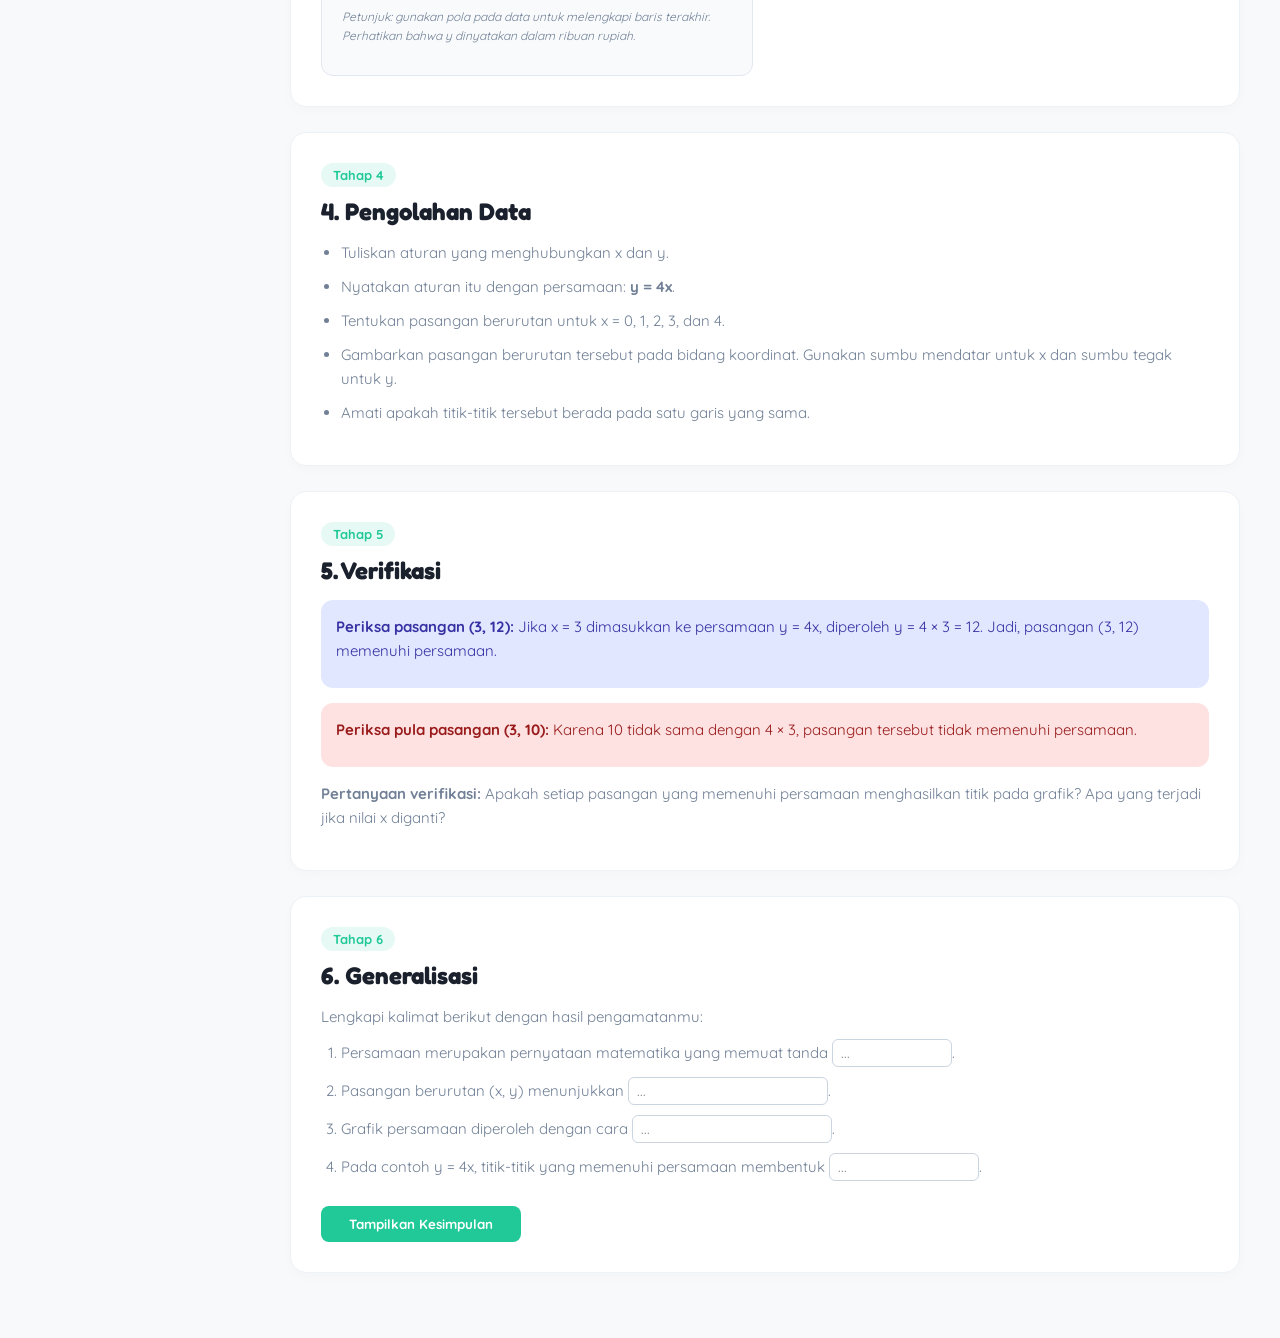
==== commit a659f66f: "update" ====
--- a/eksplorasi.html
+++ b/eksplorasi.html
@@ -266,7 +266,7 @@
       <!-- 1. Stimulasi -->
       <div class="card">
         <span class="section-tag">Tahap 1</span>
-        <h2>1. Stimulasi (Pemberian Rangsangan)</h2>
+        <h2>1. Stimulasi </h2>
         <div class="highlight-box">
           <h4>Masalah:</h4>
           <p>
@@ -293,7 +293,7 @@
         >
           <p>
             <strong>Pertanyaan pemantik:</strong><br/> Informasi apa yang berubah?<br/>
-            Informasi apa yang bergantung pada jumlah buku?<br/> Bagaimana cara
+            Informasi apa yang bergantung pada banyak buku?<br/> Bagaimana cara
             menampilkan hubungan tersebut agar lebih mudah dibaca?
           </p>
         </div>
